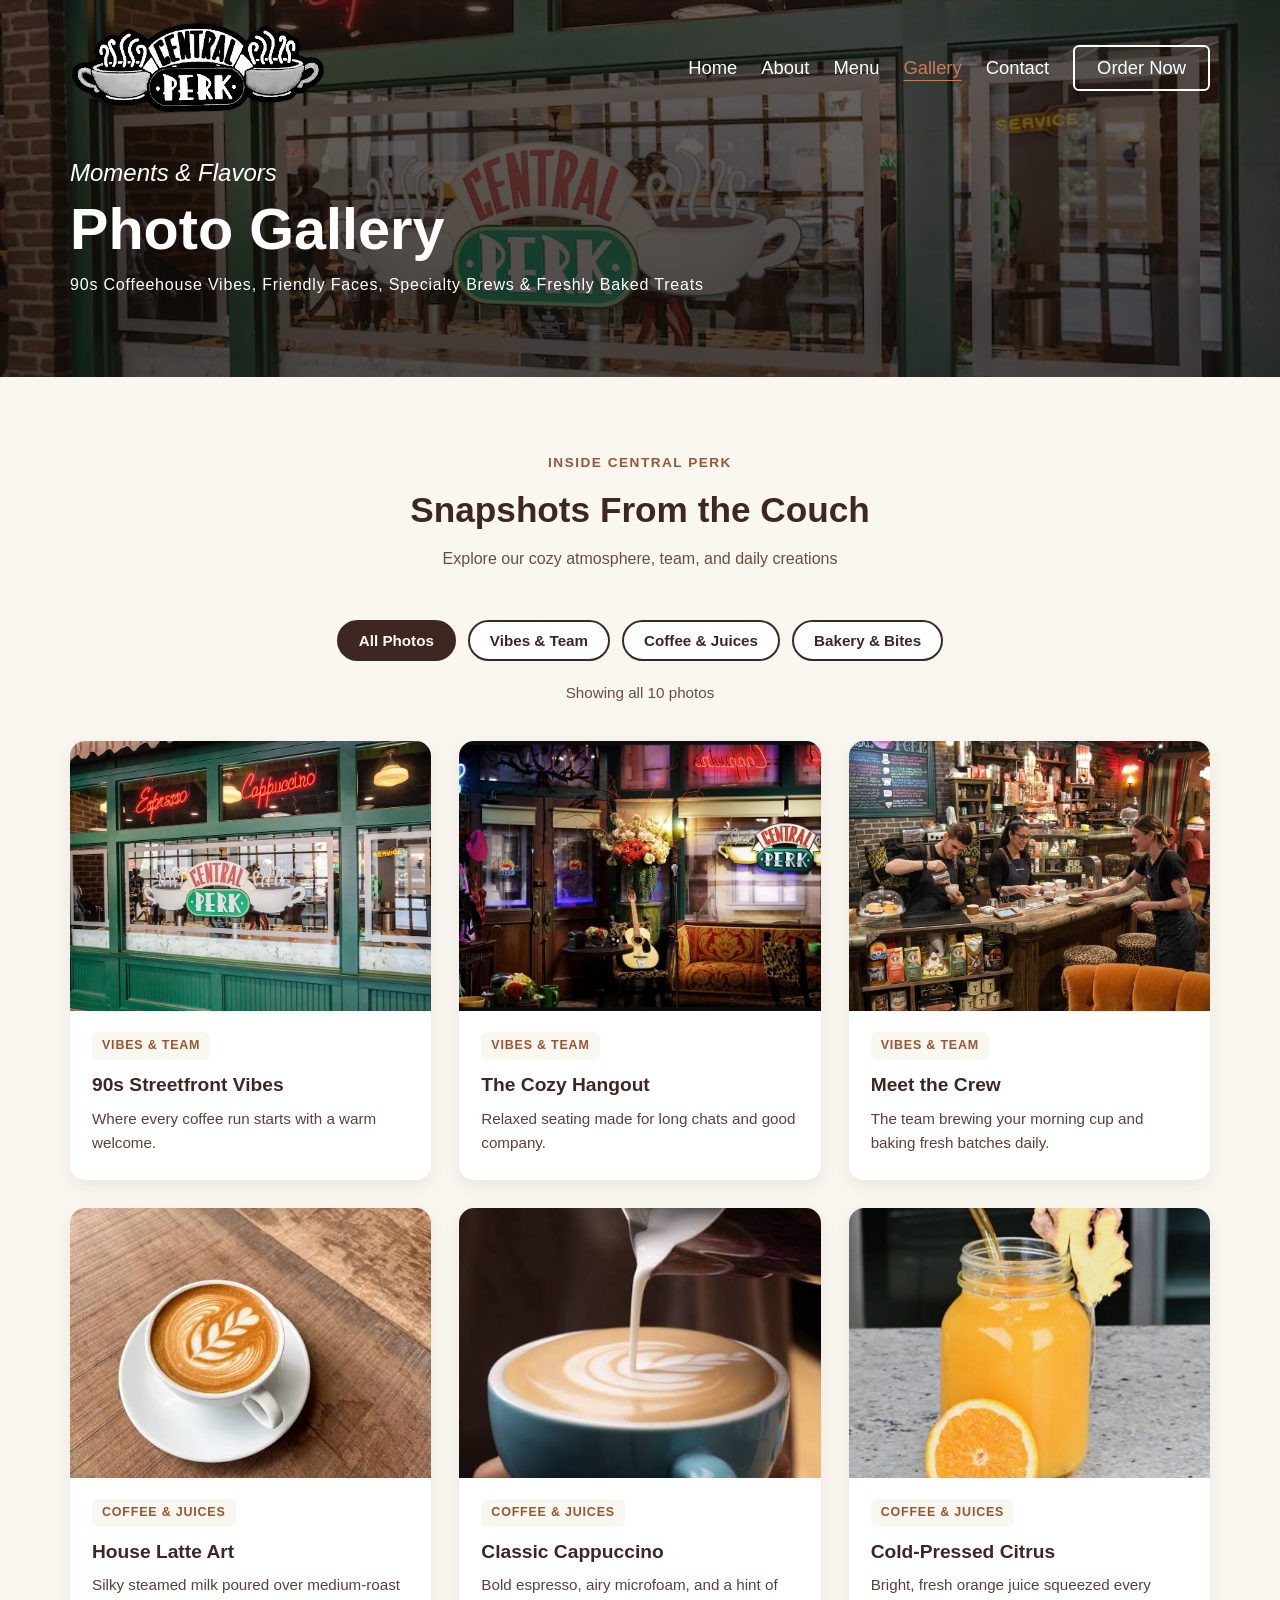
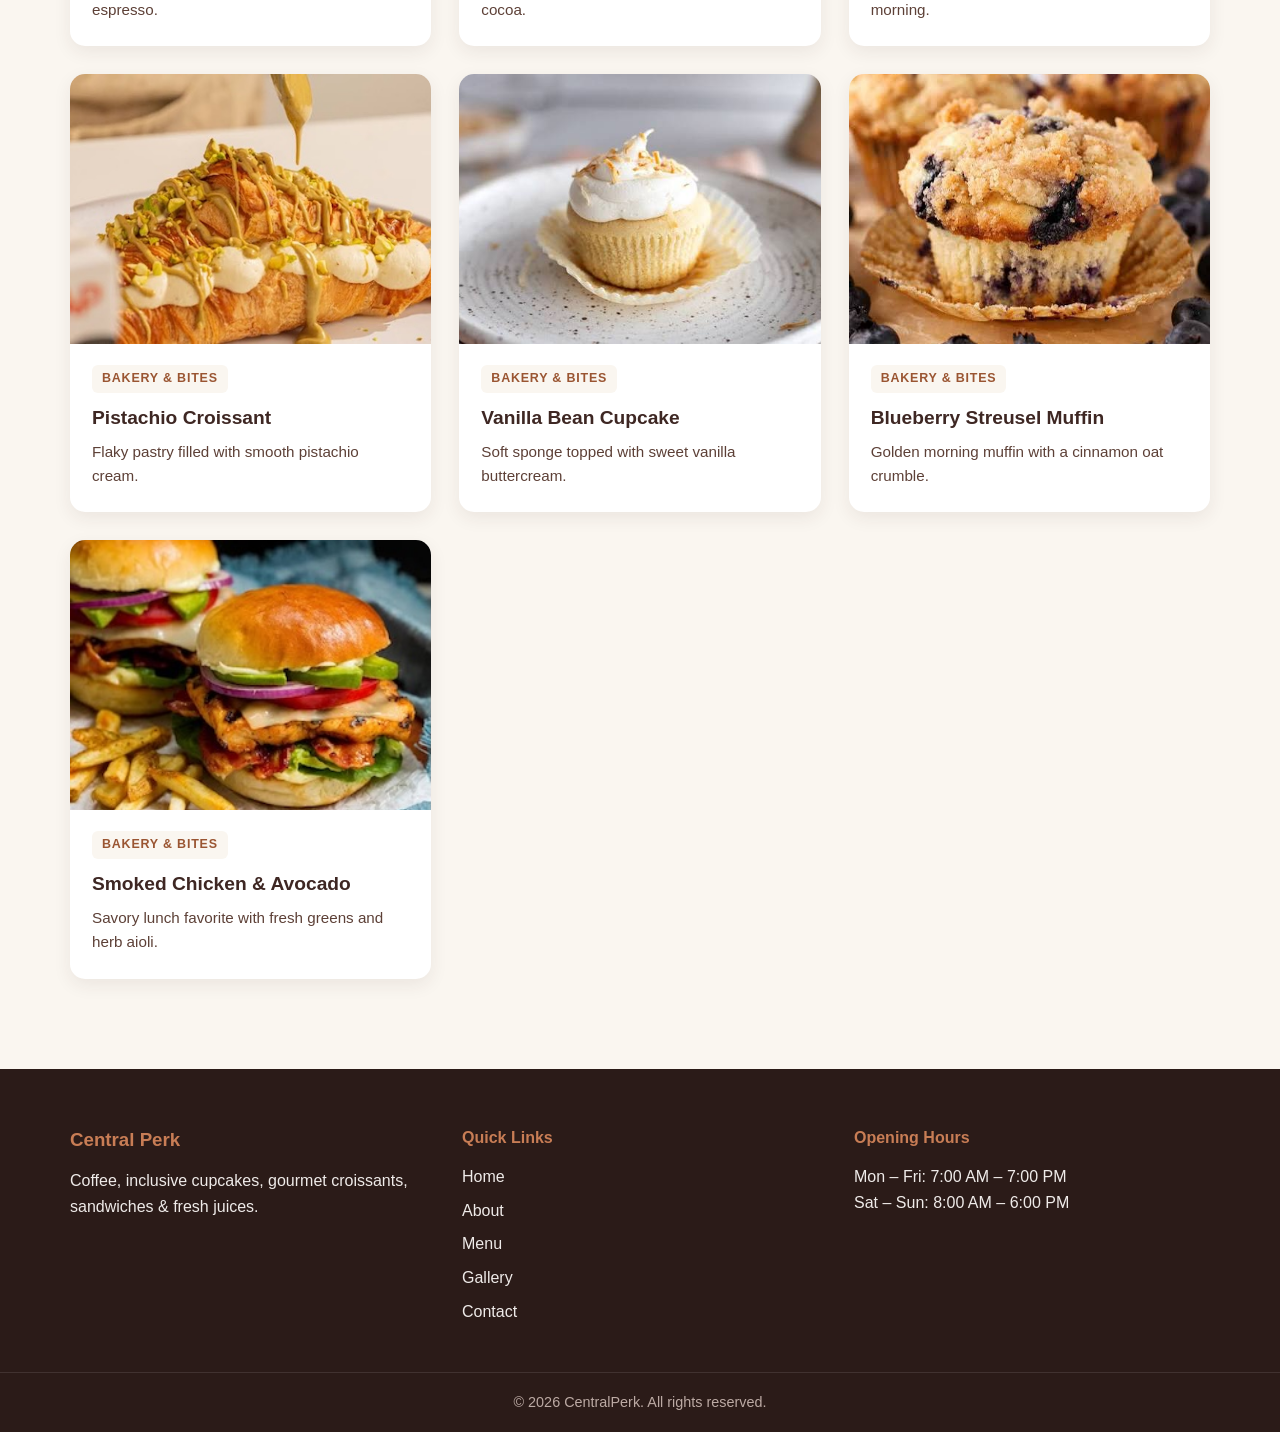
==== gallery.html @ bee4ec4d "First change" ====
<!DOCTYPE html>
<html lang="en">
<head>
  <meta charset="UTF-8" />
  <meta name="viewport" content="width=device-width, initial-scale=1.0" />
  <title>Gallery | Central Perk</title>
  <link rel="stylesheet" href="css/styles.css" />
  <link rel="stylesheet" href="css/gallery.css" />
</head>
<body>

  <!-- MAIN HEADER -->
  <header class="page-header">
    <div class="navbar">
      <a href="index.html" class="brand">
        <img src="Imagenes/litelogo2-bn.png" alt="CentralPerk Logo" class="logo-img" />
      </a>
      <nav class="nav-menu">
        <a href="index.html">Home</a>
        <a href="about.html">About</a>
        <a href="menu.html">Menu</a>
        <a href="gallery.html" class="active-link">Gallery</a>
        <a href="contact.html">Contact</a>
        <a href="menu.html" class="nav-cta">Order Now</a>
      </nav>
    </div>

    <div class="page-banner-content">
      <span class="hero-script">Moments & Flavors</span>
      <h1>Photo Gallery</h1>
      <p class="hero-tagline">90s Coffeehouse Vibes, Friendly Faces, Specialty Brews & Freshly Baked Treats</p>
    </div>
  </header>

  <!-- GALLERY SECTION -->
  <main id="gallery-catalog" class="gallery-section">
    <div class="container">
      <div class="section-header">
        <span class="section-tag">Inside Central Perk</span>
        <h2>Snapshots From the Couch</h2>
        <p>Explore our cozy atmosphere, team, and daily creations</p>
      </div>

      <!-- FILTER BUTTONS -->
      <div class="filter-bar" role="group" aria-label="Filter gallery photos">
        <button class="filter-btn active" data-filter="all">All Photos</button>
        <button class="filter-btn" data-filter="vibes">Vibes & Team</button>
        <button class="filter-btn" data-filter="drinks">Coffee & Juices</button>
        <button class="filter-btn" data-filter="bakery">Bakery & Bites</button>
      </div>

      <!-- DYNAMIC COUNTER -->
      <p id="gallery-count" class="gallery-count">Showing all 10 photos</p>

      <!-- GALLERY GRID -->
      <div class="gallery-grid">

        <!-- VIBES & TEAM -->
        <figure class="gallery-card" data-category="vibes">
          <img src="Imagenes/CentralPerkfondo.webp" alt="Central Perk 90s coffeehouse storefront" />
          <figcaption class="gallery-caption">
            <span class="category-badge">Vibes & Team</span>
            <h3>90s Streetfront Vibes</h3>
            <p>Where every coffee run starts with a warm welcome.</p>
          </figcaption>
        </figure>

        <figure class="gallery-card" data-category="vibes">
          <img src="Imagenes/CentralPerk.webp" alt="Cozy lounge atmosphere at Central Perk" />
          <figcaption class="gallery-caption">
            <span class="category-badge">Vibes & Team</span>
            <h3>The Cozy Hangout</h3>
            <p>Relaxed seating made for long chats and good company.</p>
          </figcaption>
        </figure>

        <figure class="gallery-card" data-category="vibes">
          <img src="Imagenes/staff.jpeg" alt="Central Perk barista and kitchen team" />
          <figcaption class="gallery-caption">
            <span class="category-badge">Vibes & Team</span>
            <h3>Meet the Crew</h3>
            <p>The team brewing your morning cup and baking fresh batches daily.</p>
          </figcaption>
        </figure>

        <!-- COFFEE & JUICES -->
        <figure class="gallery-card" data-category="drinks">
          <img src="Imagenes/latte.jpeg" alt="Central Perk House Latte" />
          <figcaption class="gallery-caption">
            <span class="category-badge">Coffee & Juices</span>
            <h3>House Latte Art</h3>
            <p>Silky steamed milk poured over medium-roast espresso.</p>
          </figcaption>
        </figure>

        <figure class="gallery-card" data-category="drinks">
          <img src="Imagenes/cappuccino.jpeg" alt="90s Classic Cappuccino" />
          <figcaption class="gallery-caption">
            <span class="category-badge">Coffee & Juices</span>
            <h3>Classic Cappuccino</h3>
            <p>Bold espresso, airy microfoam, and a hint of cocoa.</p>
          </figcaption>
        </figure>

        <figure class="gallery-card" data-category="drinks">
          <img src="Imagenes/orangejuice.jpeg" alt="Freshly Squeezed Orange Juice" />
          <figcaption class="gallery-caption">
            <span class="category-badge">Coffee & Juices</span>
            <h3>Cold-Pressed Citrus</h3>
            <p>Bright, fresh orange juice squeezed every morning.</p>
          </figcaption>
        </figure>

        <!-- BAKERY & BITES -->
        <figure class="gallery-card" data-category="bakery">
          <img src="Imagenes/croissant pistacho.jpeg" alt="Roasted Pistachio Croissant" />
          <figcaption class="gallery-caption">
            <span class="category-badge">Bakery & Bites</span>
            <h3>Pistachio Croissant</h3>
            <p>Flaky pastry filled with smooth pistachio cream.</p>
          </figcaption>
        </figure>

        <figure class="gallery-card" data-category="bakery">
          <img src="Imagenes/vanillacupcake.jpeg" alt="Classic Vanilla Bean Cupcake" />
          <figcaption class="gallery-caption">
            <span class="category-badge">Bakery & Bites</span>
            <h3>Vanilla Bean Cupcake</h3>
            <p>Soft sponge topped with sweet vanilla buttercream.</p>
          </figcaption>
        </figure>

        <figure class="gallery-card" data-category="bakery">
          <img src="Imagenes/blueberrymuffin.jpeg" alt="Blueberry Streusel Muffin" />
          <figcaption class="gallery-caption">
            <span class="category-badge">Bakery & Bites</span>
            <h3>Blueberry Streusel Muffin</h3>
            <p>Golden morning muffin with a cinnamon oat crumble.</p>
          </figcaption>
        </figure>

        <figure class="gallery-card" data-category="bakery">
          <img src="Imagenes/grilledchickensandwich.jpeg" alt="Smoked Chicken and Avocado Sandwich" />
          <figcaption class="gallery-caption">
            <span class="category-badge">Bakery & Bites</span>
            <h3>Smoked Chicken & Avocado</h3>
            <p>Savory lunch favorite with fresh greens and herb aioli.</p>
          </figcaption>
        </figure>

      </div>
    </div>
  </main>

  <!-- FOOTER -->
  <footer class="site-footer">
    <div class="container footer-grid">
      <div class="footer-col">
        <h3>Central Perk</h3>
        <p>Coffee, inclusive cupcakes, gourmet croissants, sandwiches & fresh juices.</p>
      </div>
      <div class="footer-col">
        <h4>Quick Links</h4>
        <ul>
          <li><a href="index.html">Home</a></li>
          <li><a href="about.html">About</a></li>
          <li><a href="menu.html">Menu</a></li>
          <li><a href="gallery.html">Gallery</a></li>
          <li><a href="contact.html">Contact</a></li>
        </ul>
      </div>
      <div class="footer-col">
        <h4>Opening Hours</h4>
        <p>Mon – Fri: 7:00 AM – 7:00 PM</p>
        <p>Sat – Sun: 8:00 AM – 6:00 PM</p>
      </div>
    </div>
    <div class="footer-bottom">
      <p>© 2026 CentralPerk. All rights reserved.</p>
    </div>
  </footer>

  <!-- LINK TO JS -->
  <script src="javascript/gallery.js"></script>
</body>
</html>
---- css/styles.css ----
/* RESET Y ESTILOS BASE */
* {
  margin: 0;
  padding: 0;
  box-sizing: border-box;
}

body {
  font-family: Arial, sans-serif;
  background-color: #FAF6F0;
  color: #3E2723;
  line-height: 1.6;
}

.container {
  width: 90%;
  max-width: 1140px;
  margin: 0 auto;
}

/* NAVEGACIÓN COMPARTIDA */
.navbar {
  display: flex;
  justify-content: space-between;
  align-items: center;
  width: 90%;
  max-width: 1140px;
  margin: 0 auto;
  padding: 22px 0 12px;
}

.brand {
  display: flex;
  align-items: center;
  text-decoration: none;
  color: #ffffff;
  font-size: 1.5rem;
  font-weight: bold;
}

.logo-img {
  height: 92px;
  width: auto;
  display: block;
  margin: 0;
}

.nav-menu {
  display: flex;
  align-items: center;
  gap: 24px;
}

.nav-menu a {
  color: #ffffff;
  text-decoration: none;
  font-size: 1.15rem;
  font-weight: 500;
  line-height: 1.2;
  transition: color 0.3s ease;
}

.nav-menu a:hover {
  color: #c87d55;
}

.nav-menu a.active-link {
  color: #c87d55;
  text-decoration: underline;
  text-underline-offset: 6px;
}

.nav-cta {
  border: 2px solid #ffffff;
  padding: 10px 22px;
  border-radius: 6px;
  font-size: 1.15rem;
  font-weight: bold;
}

/* HERO DE HOME (INDEX.HTML) */
.hero {
  min-height: 90vh;
  width: 100%;
  color: #ffffff;
  background-image:
    linear-gradient(rgba(18, 12, 8, 0.45), rgba(18, 12, 8, 0.55)),
    url("../Imagenes/CentralPerkfondo.webp");
  background-size: cover;
  background-position: center;
  background-repeat: no-repeat;
  display: flex;
  flex-direction: column;
  justify-content: space-between;
}

.hero-overlay-content {
  width: 90%;
  max-width: 1140px;
  margin-left: auto;
  margin-right: auto;
  margin-bottom: 30px;
  padding: 40px 0 0;
}

.hero-overlay-content h1 {
  font-size: clamp(2.5rem, 6vw, 4.5rem);
  line-height: 1.05;
  text-transform: uppercase;
  margin-bottom: 12px;
}

/* CABECERA COMPARTIDA DE PÁGINAS INTERIORES (ABOUT, MENU, GALLERY, CONTACT) */
.page-header {
  background-image:
    linear-gradient(rgba(18, 12, 8, 0.62), rgba(18, 12, 8, 0.72)),
    url("../Imagenes/CentralPerkfondo.webp");
  background-size: cover;
  background-position: center;
  color: #ffffff;
  padding-bottom: 56px;
}

.page-banner-content {
  width: 90%;
  max-width: 1140px;
  margin: 28px auto 0;
}

.page-banner-content h1 {
  font-size: clamp(2.2rem, 5vw, 3.6rem);
  line-height: 1.1;
  margin-bottom: 10px;
}

/* TEXTOS Y BOTONES COMPARTIDOS */
.hero-script {
  display: block;
  font-style: italic;
  font-size: 1.5rem;
  margin-bottom: 6px;
}

.hero-tagline {
  font-size: 1rem;
  letter-spacing: 0.8px;
  margin-bottom: 24px;
}

.hero-btn {
  display: inline-block;
  background-color: #c87d55;
  color: #ffffff;
  text-decoration: none;
  padding: 12px 24px;
  border-radius: 4px;
  font-weight: bold;
  transition: background-color 0.3s ease;
}

.hero-btn:hover {
  background-color: #b06842;
}

.btn-secondary {
  display: inline-block;
  border: 2px solid #3E2723;
  color: #3E2723;
  text-decoration: none;
  padding: 11px 22px;
  border-radius: 5px;
  font-weight: bold;
  transition: all 0.3s ease;
}

.btn-secondary:hover {
  background-color: #3E2723;
  color: #ffffff;
}

.section-tag {
  display: inline-block;
  color: #9A5532;
  font-weight: bold;
  text-transform: uppercase;
  letter-spacing: 1.5px;
  font-size: 0.85rem;
  margin-bottom: 8px;
}

.section-header {
  text-align: center;
  margin-bottom: 48px;
}

.section-header h2 {
  font-size: 2.2rem;
  margin-bottom: 8px;
  color: #3E2723;
}

.section-header p {
  color: #6D4C41;
}

/* SECCIONES EXCLUSIVAS DE INDEX.HTML */
.welcome-section {
  padding: 80px 0;
  background-color: #FAF6F0;
}

.welcome-grid {
  display: flex;
  align-items: center;
  gap: 48px;
}

.welcome-text {
  flex: 1;
}

.welcome-text h2 {
  font-size: 2.1rem;
  margin-bottom: 16px;
  color: #3E2723;
}

.welcome-text p {
  margin-bottom: 24px;
  color: #5D4037;
  font-size: 1.05rem;
}

.welcome-image {
  flex: 1;
}

.welcome-image img {
  width: 100%;
  height: 360px;
  object-fit: cover;
  border-radius: 12px;
  box-shadow: 0 10px 25px rgba(62, 39, 35, 0.12);
}

.featured-section {
  padding: 80px 0;
  background-color: #FFFFFF;
}

.cards-grid {
  display: grid;
  grid-template-columns: repeat(3, 1fr);
  gap: 28px;
}

.product-card {
  background-color: #FAF6F0;
  border-radius: 15px;
  overflow: hidden;
  box-shadow: 0 6px 18px rgba(62, 39, 35, 0.08);
  transition: transform 0.3s ease;
}

.product-card:hover {
  transform: translateY(-6px);
}

.product-card img {
  width: 100%;
  height: 350px;
  object-fit: cover;
  display: block;
}

.card-body {
  padding: 22px;
}

.card-body h3 {
  font-size: 1.3rem;
  margin-bottom: 10px;
  color: #3E2723;
}

.card-body p {
  color: #5D4037;
  font-size: 0.98rem;
}

.center-cta {
  text-align: center;
  margin-top: 44px;
}

/* TESTIMONIAL COMPARTIDO */
.testimonial-section {
  padding: 70px 0;
  background-color: #3E2723;
  color: #FAF6F0;
  text-align: center;
}

.testimonial-box {
  width: 90%;
  max-width: 760px;
  margin: 0 auto;
}

.testimonial-box blockquote {
  font-size: 1.35rem;
  font-style: italic;
  margin-bottom: 16px;
}

.testimonial-box cite {
  font-style: normal;
  color: #C87D55;
  font-weight: bold;
}

/* FOOTER COMPARTIDO */
.site-footer {
  background-color: #2B1B18;
  color: #EFEBE9;
  padding-top: 56px;
}

.footer-grid {
  display: grid;
  grid-template-columns: repeat(3, 1fr);
  gap: 36px;
  padding-bottom: 40px;
}

.footer-col h3,
.footer-col h4 {
  color: #C87D55;
  margin-bottom: 14px;
}

.footer-col ul {
  list-style: none;
}

.footer-col ul li {
  margin-bottom: 8px;
}

.footer-col a {
  color: #EFEBE9;
  text-decoration: none;
}

.footer-col a:hover {
  color: #C87D55;
}

.footer-bottom {
  text-align: center;
  padding: 18px 0;
  border-top: 1px solid rgba(255, 255, 255, 0.1);
  font-size: 0.9rem;
  color: #BCAAA4;
}

/* RESPONSIVE COMPARTIDO */
@media (max-width: 768px) {
  .navbar {
    flex-direction: column;
    gap: 14px;
    padding: 14px 0;
  }

  .logo-img {
    height: 75px;
    margin: 0;
  }

  .nav-menu {
    flex-wrap: wrap;
    justify-content: center;
    gap: 14px;
  }

  .hero {
    min-height: 75vh;
  }

  .hero-overlay-content {
    padding-bottom: 50px;
  }

  .welcome-grid {
    flex-direction: column;
  }

  .cards-grid,
  .footer-grid {
    grid-template-columns: 1fr;
  }
}
---- css/gallery.css ----
/* GALLERY SECTION */
.gallery-section {
  padding: 72px 0 90px;
  background-color: #FAF6F0;
}

/* FILTER BAR */
.filter-bar {
  display: flex;
  flex-wrap: wrap;
  justify-content: center;
  gap: 12px;
  margin-bottom: 20px;
}

.filter-btn {
  background-color: #FFFFFF;
  color: #3E2723;
  border: 2px solid #3E2723;
  padding: 10px 20px;
  border-radius: 999px;
  font-size: 0.95rem;
  font-weight: bold;
  cursor: pointer;
  transition: all 0.25s ease;
}

.filter-btn:hover {
  background-color: #EFE6DA;
}

.filter-btn.active {
  background-color: #3E2723;
  color: #FAF6F0;
}

.gallery-count {
  text-align: center;
  color: #6D4C41;
  font-size: 0.95rem;
  margin-bottom: 36px;
}

/* GALLERY GRID */
.gallery-grid {
  display: grid;
  grid-template-columns: repeat(3, 1fr);
  gap: 28px;
}

.gallery-card {
  background-color: #FFFFFF;
  border-radius: 15px;
  overflow: hidden;
  box-shadow: 0 6px 18px rgba(62, 39, 35, 0.08);
  transition: transform 0.3s ease, box-shadow 0.3s ease;
}

.gallery-card:hover {
  transform: translateY(-5px);
  box-shadow: 0 12px 24px rgba(62, 39, 35, 0.14);
}

/* Controlled by JavaScript when filtering */
.gallery-card.hidden {
  display: none;
}

.gallery-card img {
  width: 100%;
  height: 270px;
  object-fit: cover;
  display: block;
}

.gallery-caption {
  padding: 20px 22px 24px;
}

.category-badge {
  display: inline-block;
  background-color: #FAF6F0;
  color: #9A5532;
  font-size: 0.78rem;
  font-weight: bold;
  text-transform: uppercase;
  letter-spacing: 0.8px;
  padding: 4px 10px;
  border-radius: 6px;
  margin-bottom: 10px;
}

.gallery-caption h3 {
  font-size: 1.2rem;
  color: #3E2723;
  margin-bottom: 6px;
}

.gallery-caption p {
  color: #5D4037;
  font-size: 0.95rem;
}

/* RESPONSIVE */
@media (max-width: 900px) {
  .gallery-grid {
    grid-template-columns: repeat(2, 1fr);
  }
}

@media (max-width: 600px) {
  .gallery-grid {
    grid-template-columns: 1fr;
  }
}
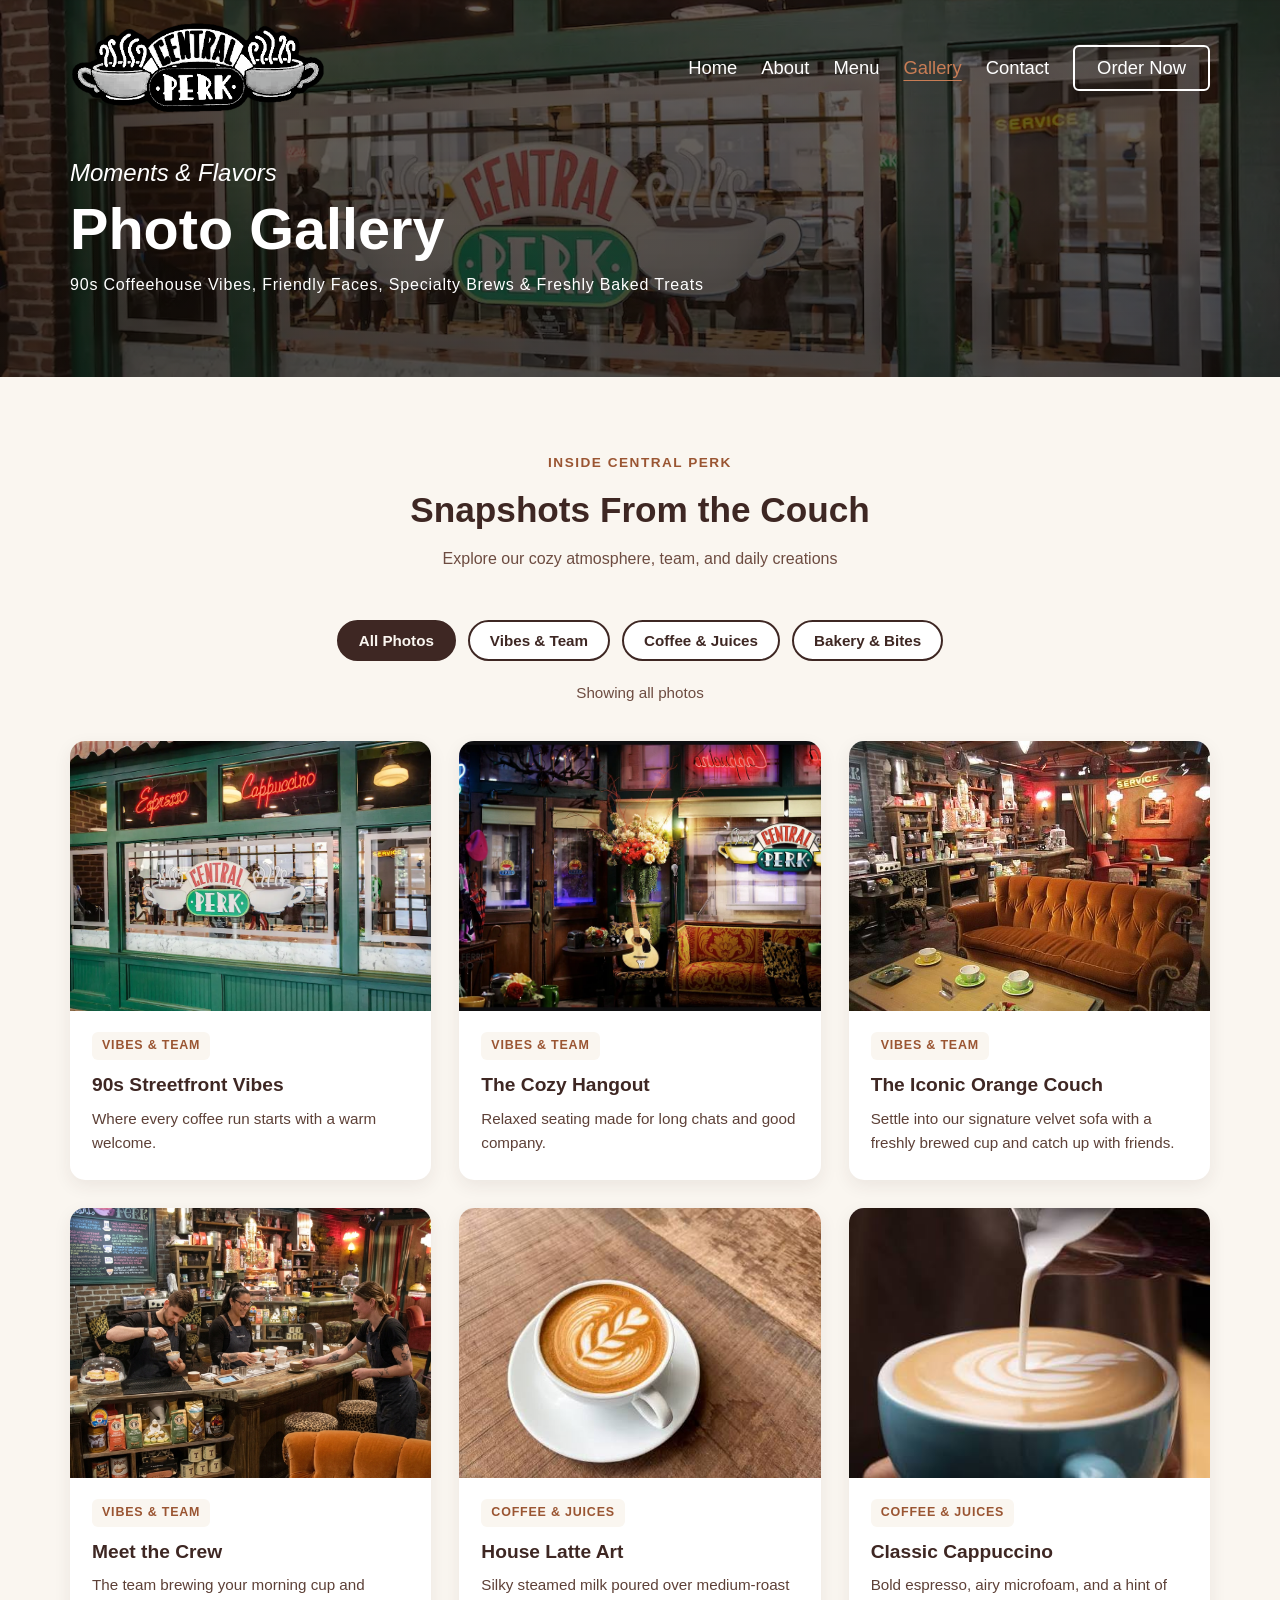
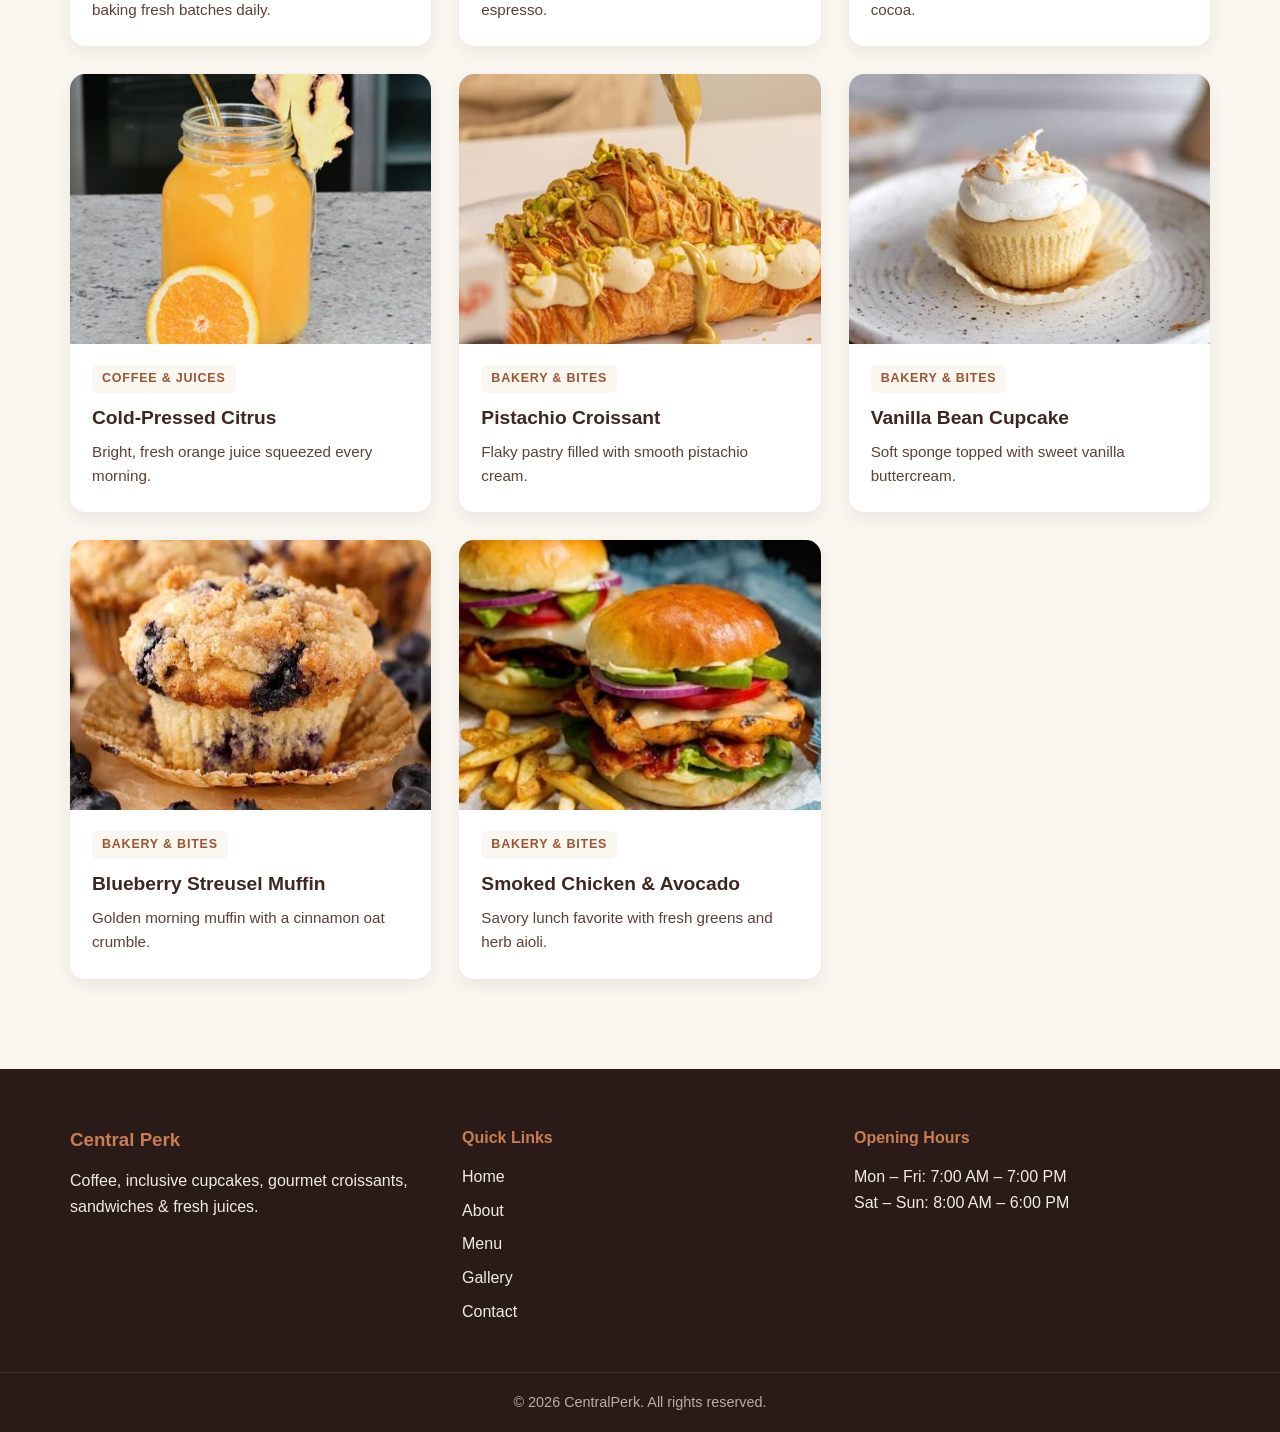
==== commit 44b897db: "Addingmenu" ====
--- a/gallery.html
+++ b/gallery.html
@@ -50,7 +50,7 @@
       </div>
 
       <!-- DYNAMIC COUNTER -->
-      <p id="gallery-count" class="gallery-count">Showing all 10 photos</p>
+      <p id="gallery-count" class="gallery-count">Showing all photos</p>
 
       <!-- GALLERY GRID -->
       <div class="gallery-grid">
@@ -73,7 +73,14 @@
             <p>Relaxed seating made for long chats and good company.</p>
           </figcaption>
         </figure>
-
+        <figure class="gallery-card" data-category="vibes">
+          <img src="Imagenes/cozyplace.jpeg" alt="Iconic orange velvet couch and coffee bar at Central Perk" />
+          <figcaption class="gallery-caption">
+            <span class="category-badge">Vibes & Team</span>
+            <h3>The Iconic Orange Couch</h3>
+            <p>Settle into our signature velvet sofa with a freshly brewed cup and catch up with friends.</p>
+          </figcaption>
+        </figure>
         <figure class="gallery-card" data-category="vibes">
           <img src="Imagenes/staff.jpeg" alt="Central Perk barista and kitchen team" />
           <figcaption class="gallery-caption">
--- a/css/gallery.css
+++ b/css/gallery.css
@@ -61,7 +61,7 @@
   box-shadow: 0 12px 24px rgba(62, 39, 35, 0.14);
 }
 
-/* Controlled by JavaScript when filtering */
+/* JavaScript-controlled class for hiding filtered cards */
 .gallery-card.hidden {
   display: none;
 }
